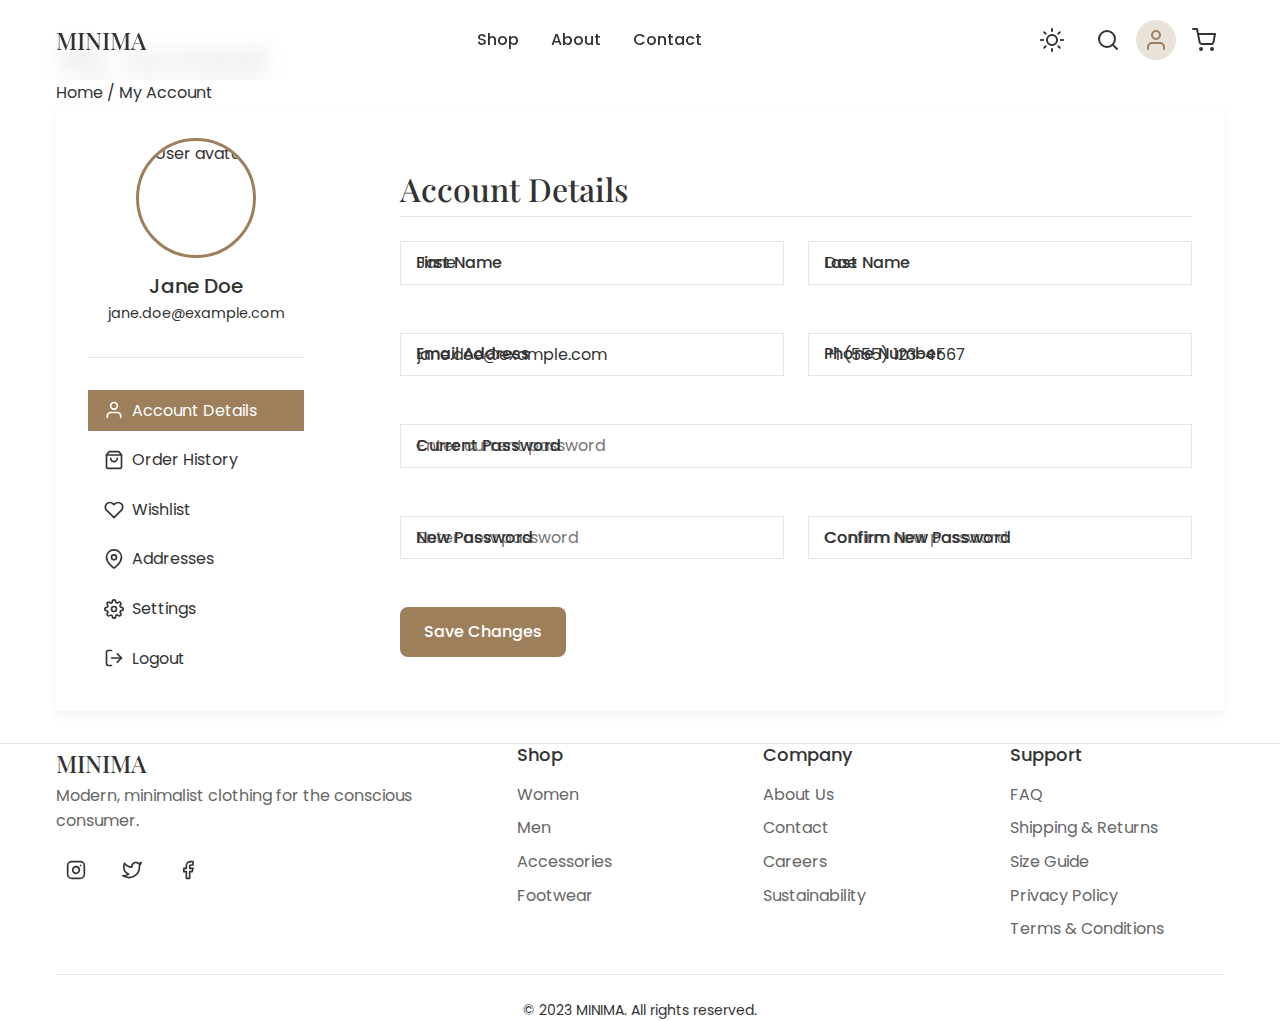
==== pages/profile.html @ ccae2bd5 "first commit" ====
<!DOCTYPE html>
<html lang="en">
  <head>
    <meta charset="UTF-8" />
    <meta name="viewport" content="width=device-width, initial-scale=1.0" />
    <title>My Account | MINIMA</title>
    <link rel="stylesheet" href="../css/style.css" />
    <link rel="preconnect" href="https://fonts.googleapis.com" />
    <link rel="preconnect" href="https://fonts.gstatic.com" crossorigin />
    <link
      href="https://fonts.googleapis.com/css2?family=Poppins:wght@300;400;500;600&family=Playfair+Display:wght@400;500&display=swap"
      rel="stylesheet"
    />
  </head>
  <body>
    <header class="header">
      <div class="container">
        <div class="header__wrapper">
          <div class="logo">
            <a href="../index.html">MINIMA</a>
          </div>
          <nav class="nav">
            <ul class="nav__list">
              <li class="nav__item">
                <a href="catalog.html" class="nav__link">Shop</a>
              </li>
              <li class="nav__item">
                <a href="about.html" class="nav__link">About</a>
              </li>
              <li class="nav__item">
                <a href="contact.html" class="nav__link">Contact</a>
              </li>
            </ul>
          </nav>
          <div class="header__actions">
            <button class="theme-toggle" aria-label="Toggle theme">
              <svg
                class="sun-icon"
                xmlns="http://www.w3.org/2000/svg"
                width="24"
                height="24"
                viewBox="0 0 24 24"
                fill="none"
                stroke="currentColor"
                stroke-width="2"
                stroke-linecap="round"
                stroke-linejoin="round"
              >
                <circle cx="12" cy="12" r="5"></circle>
                <line x1="12" y1="1" x2="12" y2="3"></line>
                <line x1="12" y1="21" x2="12" y2="23"></line>
                <line x1="4.22" y1="4.22" x2="5.64" y2="5.64"></line>
                <line x1="18.36" y1="18.36" x2="19.78" y2="19.78"></line>
                <line x1="1" y1="12" x2="3" y2="12"></line>
                <line x1="21" y1="12" x2="23" y2="12"></line>
                <line x1="4.22" y1="19.78" x2="5.64" y2="18.36"></line>
                <line x1="18.36" y1="5.64" x2="19.78" y2="4.22"></line>
              </svg>
              <svg
                class="moon-icon"
                xmlns="http://www.w3.org/2000/svg"
                width="24"
                height="24"
                viewBox="0 0 24 24"
                fill="none"
                stroke="currentColor"
                stroke-width="2"
                stroke-linecap="round"
                stroke-linejoin="round"
              >
                <path
                  d="M21 12.79A9 9 0 1 1 11.21 3 7 7 0 0 0 21 12.79z"
                ></path>
              </svg>
            </button>
            <button class="icon-btn search-btn" aria-label="Search">
              <svg
                xmlns="http://www.w3.org/2000/svg"
                width="24"
                height="24"
                viewBox="0 0 24 24"
                fill="none"
                stroke="currentColor"
                stroke-width="2"
                stroke-linecap="round"
                stroke-linejoin="round"
              >
                <circle cx="11" cy="11" r="8"></circle>
                <line x1="21" y1="21" x2="16.65" y2="16.65"></line>
              </svg>
            </button>
            <a
              href="profile.html"
              class="icon-btn account-btn active"
              aria-label="Account"
            >
              <svg
                xmlns="http://www.w3.org/2000/svg"
                width="24"
                height="24"
                viewBox="0 0 24 24"
                fill="none"
                stroke="currentColor"
                stroke-width="2"
                stroke-linecap="round"
                stroke-linejoin="round"
              >
                <path d="M20 21v-2a4 4 0 0 0-4-4H8a4 4 0 0 0-4 4v2"></path>
                <circle cx="12" cy="7" r="4"></circle>
              </svg>
            </a>
            <a href="cart.html" class="icon-btn cart-btn" aria-label="Cart">
              <svg
                xmlns="http://www.w3.org/2000/svg"
                width="24"
                height="24"
                viewBox="0 0 24 24"
                fill="none"
                stroke="currentColor"
                stroke-width="2"
                stroke-linecap="round"
                stroke-linejoin="round"
              >
                <circle cx="9" cy="21" r="1"></circle>
                <circle cx="20" cy="21" r="1"></circle>
                <path
                  d="M1 1h4l2.68 13.39a2 2 0 0 0 2 1.61h9.72a2 2 0 0 0 2-1.61L23 6H6"
                ></path>
              </svg>
              <span class="cart-count">0</span>
            </a>
            <button class="menu-toggle" aria-label="Toggle menu">
              <span></span>
              <span></span>
              <span></span>
            </button>
          </div>
        </div>
      </div>
    </header>

    <main class="profile-page">
      <div class="container">
        <div class="page-header">
          <h1>My Account</h1>
          <div class="breadcrumbs">
            <a href="../index.html">Home</a>
            <span>/</span>
            <span>My Account</span>
          </div>
        </div>

        <div class="profile-card">
          <div class="profile-card__sidebar">
            <div class="profile-info">
              <div class="profile-avatar">
                <img
                  src="https://images.unsplash.com/photo-1494790108377-be9c29b29330?ixlib=rb-4.0.3&ixid=M3wxMjA3fDB8MHxwaG90by1wYWdlfHx8fGVufDB8fHx8fA%3D%3D&auto=format&fit=crop&w=1374&q=80"
                  alt="User avatar"
                />
              </div>
              <h3 class="profile-name">Jane Doe</h3>
              <p class="profile-email">jane.doe@example.com</p>
            </div>
            <div class="profile-nav">
              <a
                href="#"
                class="profile-nav-link active"
                data-tab="accountDetailsTab"
              >
                <svg
                  xmlns="http://www.w3.org/2000/svg"
                  width="20"
                  height="20"
                  viewBox="0 0 24 24"
                  fill="none"
                  stroke="currentColor"
                  stroke-width="2"
                  stroke-linecap="round"
                  stroke-linejoin="round"
                >
                  <path d="M20 21v-2a4 4 0 0 0-4-4H8a4 4 0 0 0-4 4v2"></path>
                  <circle cx="12" cy="7" r="4"></circle>
                </svg>
                Account Details
              </a>
              <a href="#" class="profile-nav-link" data-tab="orderHistoryTab">
                <svg
                  xmlns="http://www.w3.org/2000/svg"
                  width="20"
                  height="20"
                  viewBox="0 0 24 24"
                  fill="none"
                  stroke="currentColor"
                  stroke-width="2"
                  stroke-linecap="round"
                  stroke-linejoin="round"
                >
                  <path
                    d="M6 2L3 6v14a2 2 0 0 0 2 2h14a2 2 0 0 0 2-2V6l-3-4z"
                  ></path>
                  <line x1="3" y1="6" x2="21" y2="6"></line>
                  <path d="M16 10a4 4 0 0 1-8 0"></path>
                </svg>
                Order History
              </a>
              <a href="#" class="profile-nav-link" data-tab="wishlistTab">
                <svg
                  xmlns="http://www.w3.org/2000/svg"
                  width="20"
                  height="20"
                  viewBox="0 0 24 24"
                  fill="none"
                  stroke="currentColor"
                  stroke-width="2"
                  stroke-linecap="round"
                  stroke-linejoin="round"
                >
                  <path
                    d="M20.84 4.61a5.5 5.5 0 0 0-7.78 0L12 5.67l-1.06-1.06a5.5 5.5 0 0 0-7.78 7.78l1.06 1.06L12 21.23l7.78-7.78 1.06-1.06a5.5 5.5 0 0 0 0-7.78z"
                  ></path>
                </svg>
                Wishlist
              </a>
              <a href="#" class="profile-nav-link" data-tab="addressesTab">
                <svg
                  xmlns="http://www.w3.org/2000/svg"
                  width="20"
                  height="20"
                  viewBox="0 0 24 24"
                  fill="none"
                  stroke="currentColor"
                  stroke-width="2"
                  stroke-linecap="round"
                  stroke-linejoin="round"
                >
                  <path
                    d="M21 10c0 7-9 13-9 13s-9-6-9-13a9 9 0 0 1 18 0z"
                  ></path>
                  <circle cx="12" cy="10" r="3"></circle>
                </svg>
                Addresses
              </a>
              <a href="#" class="profile-nav-link" data-tab="settingsTab">
                <svg
                  xmlns="http://www.w3.org/2000/svg"
                  width="20"
                  height="20"
                  viewBox="0 0 24 24"
                  fill="none"
                  stroke="currentColor"
                  stroke-width="2"
                  stroke-linecap="round"
                  stroke-linejoin="round"
                >
                  <circle cx="12" cy="12" r="3"></circle>
                  <path
                    d="M19.4 15a1.65 1.65 0 0 0 .33 1.82l.06.06a2 2 0 0 1 0 2.83 2 2 0 0 1-2.83 0l-.06-.06a1.65 1.65 0 0 0-1.82-.33 1.65 1.65 0 0 0-1 1.51V21a2 2 0 0 1-2 2 2 2 0 0 1-2-2v-.09A1.65 1.65 0 0 0 9 19.4a1.65 1.65 0 0 0-1.82.33l-.06.06a2 2 0 0 1-2.83 0 2 2 0 0 1 0-2.83l.06-.06a1.65 1.65 0 0 0 .33-1.82 1.65 1.65 0 0 0-1.51-1H3a2 2 0 0 1-2-2 2 2 0 0 1 2-2h.09A1.65 1.65 0 0 0 4.6 9a1.65 1.65 0 0 0-.33-1.82l-.06-.06a2 2 0 0 1 0-2.83 2 2 0 0 1 2.83 0l.06.06a1.65 1.65 0 0 0 1.82.33H9a1.65 1.65 0 0 0 1-1.51V3a2 2 0 0 1 2-2 2 2 0 0 1 2 2v.09a1.65 1.65 0 0 0 1 1.51 1.65 1.65 0 0 0 1.82-.33l.06-.06a2 2 0 0 1 2.83 0 2 2 0 0 1 0 2.83l-.06.06a1.65 1.65 0 0 0-.33 1.82V9a1.65 1.65 0 0 0 1.51 1H21a2 2 0 0 1 2 2 2 2 0 0 1-2 2h-.09a1.65 1.65 0 0 0-1.51 1z"
                  ></path>
                </svg>
                Settings
              </a>
              <a href="#" class="profile-nav-link" data-tab="logoutTab">
                <svg
                  xmlns="http://www.w3.org/2000/svg"
                  width="20"
                  height="20"
                  viewBox="0 0 24 24"
                  fill="none"
                  stroke="currentColor"
                  stroke-width="2"
                  stroke-linecap="round"
                  stroke-linejoin="round"
                >
                  <path d="M9 21H5a2 2 0 0 1-2-2V5a2 2 0 0 1 2-2h4"></path>
                  <polyline points="16 17 21 12 16 7"></polyline>
                  <line x1="21" y1="12" x2="9" y2="12"></line>
                </svg>
                Logout
              </a>
            </div>
          </div>

          <div class="profile-content">
            <div class="profile-tab" id="accountDetailsTab">
              <h2>Account Details</h2>
              <form class="profile-form">
                <div class="form-row">
                  <div class="form-col">
                    <div class="form-group">
                      <label for="firstName">First Name</label>
                      <input type="text" id="firstName" value="Jane" required />
                    </div>
                  </div>
                  <div class="form-col">
                    <div class="form-group">
                      <label for="lastName">Last Name</label>
                      <input type="text" id="lastName" value="Doe" required />
                    </div>
                  </div>
                </div>
                <div class="form-row">
                  <div class="form-col">
                    <div class="form-group">
                      <label for="email">Email Address</label>
                      <input
                        type="email"
                        id="email"
                        value="jane.doe@example.com"
                        required
                      />
                    </div>
                  </div>
                  <div class="form-col">
                    <div class="form-group">
                      <label for="phone">Phone Number</label>
                      <input type="tel" id="phone" value="+1 (555) 123-4567" />
                    </div>
                  </div>
                </div>
                <div class="form-row">
                  <div class="form-col">
                    <div class="form-group">
                      <label for="currentPassword">Current Password</label>
                      <input
                        type="password"
                        id="currentPassword"
                        placeholder="Enter current password"
                      />
                    </div>
                  </div>
                </div>
                <div class="form-row">
                  <div class="form-col">
                    <div class="form-group">
                      <label for="newPassword">New Password</label>
                      <input
                        type="password"
                        id="newPassword"
                        placeholder="Enter new password"
                      />
                    </div>
                  </div>
                  <div class="form-col">
                    <div class="form-group">
                      <label for="confirmPassword">Confirm New Password</label>
                      <input
                        type="password"
                        id="confirmPassword"
                        placeholder="Confirm new password"
                      />
                    </div>
                  </div>
                </div>
                <div class="form-row">
                  <button type="submit" class="btn btn--primary">
                    Save Changes
                  </button>
                </div>
              </form>
            </div>

            <div class="profile-tab" id="orderHistoryTab" style="display: none">
              <h2>Order History</h2>
              <div class="order-history">
                <div class="order-history-item">
                  <div class="order-header">
                    <div>
                      <strong>Order #12345</strong>
                      <div>June 12, 2023</div>
                    </div>
                    <div class="order-status">Delivered</div>
                  </div>
                  <div class="order-products">
                    <div class="order-product">
                      <div class="order-product-image">
                        <img
                          src="https://images.unsplash.com/photo-1598033129183-c4f50c736f10?ixlib=rb-4.0.3&ixid=M3wxMjA3fDB8MHxwaG90by1wYWdlfHx8fGVufDB8fHx8fA%3D%3D&auto=format&fit=crop&w=1025&q=80"
                          alt="Minimalist Linen Shirt"
                        />
                      </div>
                      <div>
                        <div>Minimalist Linen Shirt</div>
                        <div>$59.00 x 1</div>
                      </div>
                    </div>
                    <div class="order-product">
                      <div class="order-product-image">
                        <img
                          src="https://images.unsplash.com/photo-1624378439575-d8705ad7ae80?ixlib=rb-4.0.3&ixid=M3wxMjA3fDB8MHxwaG90by1wYWdlfHx8fGVufDB8fHx8fA%3D%3D&auto=format&fit=crop&w=988&q=80"
                          alt="Relaxed Fit Trousers"
                        />
                      </div>
                      <div>
                        <div>Relaxed Fit Trousers</div>
                        <div>$75.00 x 1</div>
                      </div>
                    </div>
                  </div>
                  <div class="order-total"><strong>Total:</strong> $134.00</div>
                  <div class="order-actions">
                    <button class="btn btn--outline btn--small">
                      View Details
                    </button>
                    <button class="btn btn--primary btn--small">
                      Track Order
                    </button>
                  </div>
                </div>

                <div class="order-history-item">
                  <div class="order-header">
                    <div>
                      <strong>Order #12344</strong>
                      <div>May 28, 2023</div>
                    </div>
                    <div class="order-status">Delivered</div>
                  </div>
                  <div class="order-products">
                    <div class="order-product">
                      <div class="order-product-image">
                        <img
                          src="https://images.unsplash.com/photo-1581655353564-df123a1eb820?ixlib=rb-4.0.3&ixid=M3wxMjA3fDB8MHxwaG90by1wYWdlfHx8fGVufDB8fHx8fA%3D%3D&auto=format&fit=crop&w=987&q=80"
                          alt="Cotton Blend T-Shirt"
                        />
                      </div>
                      <div>
                        <div>Cotton Blend T-Shirt</div>
                        <div>$35.00 x 2</div>
                      </div>
                    </div>
                  </div>
                  <div class="order-total"><strong>Total:</strong> $70.00</div>
                  <div class="order-actions">
                    <button class="btn btn--outline btn--small">
                      View Details
                    </button>
                    <button class="btn btn--primary btn--small">
                      Buy Again
                    </button>
                  </div>
                </div>
              </div>
            </div>

            <div class="profile-tab" id="wishlistTab" style="display: none">
              <h2>My Wishlist</h2>
              <div class="wishlist-grid">
                <p>You don't have any items in your wishlist yet.</p>
              </div>
            </div>

            <div class="profile-tab" id="addressesTab" style="display: none">
              <h2>My Addresses</h2>
              <p>You haven't added any addresses yet.</p>
              <button class="btn btn--primary">Add New Address</button>
            </div>

            <div class="profile-tab" id="settingsTab" style="display: none">
              <h2>Account Settings</h2>
              <p>Manage your account settings and preferences.</p>
            </div>
          </div>
        </div>
      </div>
    </main>

    <footer class="footer">
      <div class="container">
        <div class="footer__grid">
          <div class="footer__column">
            <div class="logo">MINIMA</div>
            <p>Modern, minimalist clothing for the conscious consumer.</p>
            <div class="social-links">
              <a href="#" aria-label="Instagram">
                <svg
                  xmlns="http://www.w3.org/2000/svg"
                  width="20"
                  height="20"
                  viewBox="0 0 24 24"
                  fill="none"
                  stroke="currentColor"
                  stroke-width="2"
                  stroke-linecap="round"
                  stroke-linejoin="round"
                >
                  <rect x="2" y="2" width="20" height="20" rx="5" ry="5"></rect>
                  <path
                    d="M16 11.37A4 4 0 1 1 12.63 8 4 4 0 0 1 16 11.37z"
                  ></path>
                  <line x1="17.5" y1="6.5" x2="17.51" y2="6.5"></line>
                </svg>
              </a>
              <a href="#" aria-label="Twitter">
                <svg
                  xmlns="http://www.w3.org/2000/svg"
                  width="20"
                  height="20"
                  viewBox="0 0 24 24"
                  fill="none"
                  stroke="currentColor"
                  stroke-width="2"
                  stroke-linecap="round"
                  stroke-linejoin="round"
                >
                  <path
                    d="M23 3a10.9 10.9 0 0 1-3.14 1.53 4.48 4.48 0 0 0-7.86 3v1A10.66 10.66 0 0 1 3 4s-4 9 5 13a11.64 11.64 0 0 1-7 2c9 5 20 0 20-11.5a4.5 4.5 0 0 0-.08-.83A7.72 7.72 0 0 0 23 3z"
                  ></path>
                </svg>
              </a>
              <a href="#" aria-label="Facebook">
                <svg
                  xmlns="http://www.w3.org/2000/svg"
                  width="20"
                  height="20"
                  viewBox="0 0 24 24"
                  fill="none"
                  stroke="currentColor"
                  stroke-width="2"
                  stroke-linecap="round"
                  stroke-linejoin="round"
                >
                  <path
                    d="M18 2h-3a5 5 0 0 0-5 5v3H7v4h3v8h4v-8h3l1-4h-4V7a1 1 0 0 1 1-1h3z"
                  ></path>
                </svg>
              </a>
            </div>
          </div>
          <div class="footer__column">
            <h3>Shop</h3>
            <ul>
              <li><a href="catalog.html?category=womens">Women</a></li>
              <li><a href="catalog.html?category=mens">Men</a></li>
              <li>
                <a href="catalog.html?category=accessories">Accessories</a>
              </li>
              <li><a href="catalog.html?category=footwear">Footwear</a></li>
            </ul>
          </div>
          <div class="footer__column">
            <h3>Company</h3>
            <ul>
              <li><a href="about.html">About Us</a></li>
              <li><a href="contact.html">Contact</a></li>
              <li><a href="#">Careers</a></li>
              <li><a href="#">Sustainability</a></li>
            </ul>
          </div>
          <div class="footer__column">
            <h3>Support</h3>
            <ul>
              <li><a href="#">FAQ</a></li>
              <li><a href="#">Shipping & Returns</a></li>
              <li><a href="#">Size Guide</a></li>
              <li><a href="#">Privacy Policy</a></li>
              <li><a href="#">Terms & Conditions</a></li>
            </ul>
          </div>
        </div>
        <div class="footer__bottom">
          <p>&copy; 2023 MINIMA. All rights reserved.</p>
        </div>
      </div>
    </footer>

    <!-- Shared Components -->
    <div class="search-overlay" id="searchOverlay">
      <div class="search-overlay__content">
        <button class="search-overlay__close" aria-label="Close search">
          <svg
            xmlns="http://www.w3.org/2000/svg"
            width="24"
            height="24"
            viewBox="0 0 24 24"
            fill="none"
            stroke="currentColor"
            stroke-width="2"
            stroke-linecap="round"
            stroke-linejoin="round"
          >
            <line x1="18" y1="6" x2="6" y2="18"></line>
            <line x1="6" y1="6" x2="18" y2="18"></line>
          </svg>
        </button>
        <form class="search-form">
          <input
            type="search"
            placeholder="Search for products..."
            aria-label="Search"
          />
          <button type="submit" aria-label="Submit search">
            <svg
              xmlns="http://www.w3.org/2000/svg"
              width="24"
              height="24"
              viewBox="0 0 24 24"
              fill="none"
              stroke="currentColor"
              stroke-width="2"
              stroke-linecap="round"
              stroke-linejoin="round"
            >
              <circle cx="11" cy="11" r="8"></circle>
              <line x1="21" y1="21" x2="16.65" y2="16.65"></line>
            </svg>
          </button>
        </form>
        <div class="search-results">
          <!-- Search results will appear here -->
        </div>
      </div>
    </div>

    <div class="mobile-nav" id="mobileNav">
      <div class="mobile-nav__header">
        <div class="logo">MINIMA</div>
        <button class="mobile-nav__close" aria-label="Close menu">
          <svg
            xmlns="http://www.w3.org/2000/svg"
            width="24"
            height="24"
            viewBox="0 0 24 24"
            fill="none"
            stroke="currentColor"
            stroke-width="2"
            stroke-linecap="round"
            stroke-linejoin="round"
          >
            <line x1="18" y1="6" x2="6" y2="18"></line>
            <line x1="6" y1="6" x2="18" y2="18"></line>
          </svg>
        </button>
      </div>
      <nav class="mobile-nav__content">
        <ul class="mobile-nav__list">
          <li class="mobile-nav__item">
            <a href="catalog.html" class="mobile-nav__link">Shop</a>
          </li>
          <li class="mobile-nav__item">
            <a href="about.html" class="mobile-nav__link">About</a>
          </li>
          <li class="mobile-nav__item">
            <a href="contact.html" class="mobile-nav__link">Contact</a>
          </li>
          <li class="mobile-nav__item">
            <a href="profile.html" class="mobile-nav__link active"
              >My Account</a
            >
          </li>
          <li class="mobile-nav__item">
            <a href="cart.html" class="mobile-nav__link">Cart</a>
          </li>
        </ul>
      </nav>
      <div class="mobile-nav__footer">
        <div class="social-links">
          <a href="#" aria-label="Instagram">
            <svg
              xmlns="http://www.w3.org/2000/svg"
              width="20"
              height="20"
              viewBox="0 0 24 24"
              fill="none"
              stroke="currentColor"
              stroke-width="2"
              stroke-linecap="round"
              stroke-linejoin="round"
            >
              <rect x="2" y="2" width="20" height="20" rx="5" ry="5"></rect>
              <path d="M16 11.37A4 4 0 1 1 12.63 8 4 4 0 0 1 16 11.37z"></path>
              <line x1="17.5" y1="6.5" x2="17.51" y2="6.5"></line>
            </svg>
          </a>
          <a href="#" aria-label="Twitter">
            <svg
              xmlns="http://www.w3.org/2000/svg"
              width="20"
              height="20"
              viewBox="0 0 24 24"
              fill="none"
              stroke="currentColor"
              stroke-width="2"
              stroke-linecap="round"
              stroke-linejoin="round"
            >
              <path
                d="M23 3a10.9 10.9 0 0 1-3.14 1.53 4.48 4.48 0 0 0-7.86 3v1A10.66 10.66 0 0 1 3 4s-4 9 5 13a11.64 11.64 0 0 1-7 2c9 5 20 0 20-11.5a4.5 4.5 0 0 0-.08-.83A7.72 7.72 0 0 0 23 3z"
              ></path>
            </svg>
          </a>
          <a href="#" aria-label="Facebook">
            <svg
              xmlns="http://www.w3.org/2000/svg"
              width="20"
              height="20"
              viewBox="0 0 24 24"
              fill="none"
              stroke="currentColor"
              stroke-width="2"
              stroke-linecap="round"
              stroke-linejoin="round"
            >
              <path
                d="M18 2h-3a5 5 0 0 0-5 5v3H7v4h3v8h4v-8h3l1-4h-4V7a1 1 0 0 1 1-1h3z"
              ></path>
            </svg>
          </a>
        </div>
      </div>
    </div>

    <script src="../js/main.js"></script>
    <script src="../js/profile.js"></script>
  </body>
</html>
---- css/style.css ----
:root {
  /* Light Theme Colors */
  --color-bg: #ffffff;
  --color-text: #333333;
  --color-text-light: #666666;
  --color-primary: #9d7f5c;
  --color-primary-light: #bca37f;
  --color-primary-dark: #7d6548;
  --color-secondary: #525252;
  --color-accent: #e9e2d8;
  --color-border: #e5e5e5;
  --color-card-bg: rgba(255, 255, 255, 0.8);
  --color-card-shadow: rgba(0, 0, 0, 0.05);
  --color-backdrop: rgba(255, 255, 255, 0.7);
  --color-overlay: rgba(0, 0, 0, 0.5);
  --color-success: #4caf50;
  --color-error: #f44336;
  --color-warning: #ff9800;
  --color-info: #2196f3;

  /* Animation Speed */
  --transition-slow: 0.5s;
  --transition-medium: 0.3s;
  --transition-fast: 0.15s;

  /* Spacing */
  --spacing-xs: 0.25rem;
  --spacing-sm: 0.5rem;
  --spacing-md: 1rem;
  --spacing-lg: 1.5rem;
  --spacing-xl: 2rem;
  --spacing-xxl: 3rem;

  /* Border Radius */
  --radius-sm: 0.25rem;
  --radius-md: 0.5rem;
  --radius-lg: 1rem;
  --radius-full: 9999px;

  /* Fonts */
  --font-primary: "Poppins", sans-serif;
  --font-secondary: "Playfair Display", serif;
  --font-weight-light: 300;
  --font-weight-regular: 400;
  --font-weight-medium: 500;
  --font-weight-semibold: 600;

  /* Container widths */
  --container-max-width: 1200px;
  --container-padding: var(--spacing-md);
}

/* Dark Theme Colors */
.dark-theme {
  --color-bg: #1e2030;
  --color-text: #f0f2fa;
  --color-text-light: #c0c6e0;
  --color-primary: #bb9af7;
  --color-primary-light: #c9b3f2;
  --color-primary-dark: #9d7eed;
  --color-secondary: #b4b8d0;
  --color-accent: #2b3046;
  --color-border: #565f89;
  --color-card-bg: rgba(36, 40, 59, 0.8);
  --color-card-shadow: rgba(0, 0, 0, 0.15);
  --color-backdrop: rgba(36, 40, 59, 0.7);
  --color-overlay: rgba(24, 25, 38, 0.7);
}

/* Theme Toggle Button */
.theme-toggle {
  background: none;
  border: none;
  cursor: pointer;
  color: var(--color-text);
  display: flex;
  align-items: center;
  justify-content: center;
  padding: 0.5rem;
  border-radius: var(--radius-full);
  transition: background-color var(--transition-fast);
  margin-right: 0.5rem;
}

.theme-toggle:hover {
  background-color: var(--color-accent);
}

.theme-toggle .sun-icon,
.theme-toggle .moon-icon {
  display: block;
  transition: transform var(--transition-medium);
}

.theme-toggle .moon-icon {
  display: none;
}

.dark-theme .theme-toggle .sun-icon {
  display: none;
}

.dark-theme .theme-toggle .moon-icon {
  display: block;
}

.theme-transition {
  transition: background-color var(--transition-medium),
    color var(--transition-medium), border-color var(--transition-medium),
    box-shadow var(--transition-medium);
}

/* Base Styles */
*,
*::before,
*::after {
  box-sizing: border-box;
  margin: 0;
  padding: 0;
}

html {
  font-size: 16px;
  scroll-behavior: smooth;
  height: 100%;
}

body {
  font-family: var(--font-primary);
  font-weight: var(--font-weight-regular);
  line-height: 1.6;
  color: var(--color-text);
  background-color: var(--color-bg);
  min-height: 100%;
  overflow-x: hidden;
  transition: background-color var(--transition-medium),
    color var(--transition-medium);
}

img {
  max-width: 100%;
  height: auto;
  display: block;
}

a {
  color: inherit;
  text-decoration: none;
  transition: color var(--transition-fast);
}

button {
  cursor: pointer;
  font-family: inherit;
  background: none;
  border: none;
  outline: none;
}

input,
button,
textarea,
select {
  font: inherit;
}

h1,
h2,
h3,
h4,
h5 {
  font-weight: 500;
  line-height: 1.2;
}

h1 {
  font-family: var(--font-secondary);
  font-size: 2.5rem;
}

h2 {
  font-family: var(--font-secondary);
  font-size: 2rem;
  margin-bottom: var(--spacing-lg);
}

h3 {
  font-size: 1.5rem;
  margin-bottom: var(--spacing-md);
}

ul {
  list-style: none;
}

.container {
  width: 100%;
  max-width: var(--container-max-width);
  margin: 0 auto;
  padding: 0 var(--container-padding);
}

.section-title {
  text-align: center;
  margin-bottom: var(--spacing-xl);
}

/* Buttons */
.btn {
  display: inline-flex;
  align-items: center;
  justify-content: center;
  padding: 0.75rem 1.5rem;
  border-radius: var(--radius-md);
  font-weight: 500;
  transition: all var(--transition-fast);
}

.btn--primary {
  background-color: var(--color-primary);
  color: white;
}

.btn--primary:hover {
  background-color: var(--color-primary-dark);
}

.btn--secondary {
  background-color: var(--color-secondary);
  color: white;
}

.btn--outline {
  border: 1px solid var(--color-border);
  background-color: transparent;
}

.btn--outline:hover {
  background-color: var(--color-background-dark);
}

.btn--small {
  padding: 0.5rem 1rem;
  font-size: 0.875rem;
}

.icon-btn {
  display: flex;
  align-items: center;
  justify-content: center;
  width: 40px;
  height: 40px;
  border-radius: var(--radius-full);
  color: var(--color-text);
  background: none;
  border: none;
  cursor: pointer;
  transition: background-color var(--transition-fast);
  position: relative;
  text-decoration: none;
}

.icon-btn:hover {
  background-color: var(--color-accent);
}

.icon-btn.active {
  color: var(--color-primary);
  background-color: var(--color-accent);
}

/* Header */
.header {
  position: fixed;
  top: 0;
  left: 0;
  width: 100%;
  z-index: 100;
  background-color: rgba(255, 255, 255, 0.8);
  backdrop-filter: blur(10px);
  border-bottom: 1px solid var(--color-border-light);
}

.header__wrapper {
  display: flex;
  align-items: center;
  justify-content: space-between;
  height: 80px;
}

.logo {
  font-family: var(--font-secondary);
  font-size: 1.5rem;
  font-weight: 500;
}

.logo a {
  color: var(--color-text);
}

.nav__list {
  display: flex;
  gap: var(--spacing-xl);
}

.nav__link {
  position: relative;
  font-weight: 500;
}

.nav__link::after {
  content: "";
  position: absolute;
  bottom: -4px;
  left: 0;
  width: 0;
  height: 2px;
  background-color: var(--color-primary);
  transition: width var(--transition-normal);
}

.nav__link:hover::after {
  width: 100%;
}

.header__actions {
  display: flex;
  align-items: center;
  gap: var(--spacing-sm);
}

.header__actions .icon-btn.active {
  background-color: var(--color-accent);
  color: var(--color-primary);
}

.cart-btn {
  position: relative;
}

.cart-count {
  position: absolute;
  top: 0;
  right: 0;
  width: 16px;
  height: 16px;
  background-color: var(--color-primary);
  color: white;
  font-size: 0.75rem;
  border-radius: 50%;
  display: flex;
  align-items: center;
  justify-content: center;
}

.menu-toggle {
  display: none;
  flex-direction: column;
  gap: 5px;
  width: 30px;
}

.menu-toggle span {
  display: block;
  width: 100%;
  height: 2px;
  background-color: var(--color-text);
  transition: all var(--transition-fast);
}

/* Hero Section */
.hero {
  height: 100vh;
  background-image: url("../images/hero-bg.jpg");
  background-size: cover;
  background-position: center;
  display: flex;
  align-items: center;
  text-align: center;
  margin-bottom: var(--spacing-3xl);
}

.hero__content {
  max-width: 600px;
  margin: 0 auto;
  padding: var(--spacing-xl);
  background-color: rgba(255, 255, 255, 0.7);
  backdrop-filter: blur(10px);
  border-radius: var(--radius-lg);
  box-shadow: var(--shadow-md);
}

.hero__title {
  font-size: clamp(2.5rem, 5vw, 3.5rem);
  margin-bottom: var(--spacing-md);
}

.hero__subtitle {
  font-size: 1.25rem;
  color: var(--color-text-light);
  margin-bottom: var(--spacing-xl);
}

/* Bento Grid */
.categories {
  margin-bottom: var(--spacing-3xl);
}

.bento-grid {
  display: grid;
  grid-template-columns: repeat(3, 1fr);
  grid-auto-rows: 300px;
  gap: var(--spacing-md);
}

.bento-card {
  position: relative;
  overflow: hidden;
  border-radius: var(--radius-lg);
  transition: transform var(--transition-normal);
}

.bento-card:hover {
  transform: translateY(-5px);
}

.bento-card--large {
  grid-column: span 2;
  grid-row: span 1;
}

.bento-card--tall {
  grid-row: span 2;
}

.bento-card__image {
  height: 300px;
  overflow: hidden;
  border-radius: var(--radius-md) var(--radius-md) 0 0;
  position: relative;
}

.bento-card__image img {
  width: 100%;
  height: 100%;
  object-fit: cover;
  transition: transform var(--transition-medium);
}

.bento-card:hover .bento-card__image img {
  transform: scale(1.05);
}

.bento-card__content {
  position: absolute;
  bottom: 0;
  left: 0;
  width: 100%;
  padding: var(--spacing-md);
  background-color: rgba(255, 255, 255, 0.7);
  backdrop-filter: blur(10px);
  border-top: 1px solid var(--color-border-light);
}

.bento-card__content h3 {
  margin-bottom: var(--spacing-xs);
}

.bento-card__content p {
  color: var(--color-text-light);
  font-size: 0.875rem;
}

/* New Arrivals */
.new-arrivals {
  margin-bottom: var(--spacing-3xl);
  position: relative;
}

.scroll-container {
  overflow-x: hidden;
  padding: var(--spacing-sm) 0;
}

.products-row {
  display: flex;
  gap: var(--spacing-md);
  transition: transform var(--transition-normal);
}

.product-grid {
  display: grid;
  grid-template-columns: repeat(auto-fill, minmax(280px, 1fr));
  gap: var(--spacing-lg);
  margin-bottom: var(--spacing-xl);
}

.product-card {
  background-color: var(--color-bg);
  border-radius: var(--border-radius-md);
  overflow: hidden;
  transition: transform 0.3s ease, box-shadow 0.3s ease;
  box-shadow: 0 2px 10px rgba(0, 0, 0, 0.05);
  position: relative;
}

.product-card:hover {
  transform: translateY(-5px);
  box-shadow: 0 10px 20px rgba(0, 0, 0, 0.1);
}

.product-card__image {
  position: relative;
  width: 100%;
  height: 0;
  padding-bottom: 125%; /* Fixed aspect ratio */
  overflow: hidden;
}

.product-card__image img {
  position: absolute;
  top: 0;
  left: 0;
  width: 100%;
  height: 100%;
  object-fit: cover;
  transition: transform 0.5s ease;
}

.product-card:hover .product-card__image img {
  transform: scale(1.05);
}

.product-actions {
  position: absolute;
  bottom: 0;
  left: 0;
  right: 0;
  padding: var(--spacing-md);
  background: linear-gradient(to top, rgba(0, 0, 0, 0.7), transparent);
  display: flex;
  justify-content: center;
  gap: var(--spacing-sm);
  opacity: 0;
  transform: translateY(20px);
  transition: opacity 0.3s ease, transform 0.3s ease;
}

.product-card:hover .product-actions {
  opacity: 1;
  transform: translateY(0);
}

.btn-wishlist,
.btn-quick-view {
  background: var(--color-bg);
  color: var(--color-text-primary);
  border: none;
  width: 40px;
  height: 40px;
  border-radius: 50%;
  display: flex;
  align-items: center;
  justify-content: center;
  cursor: pointer;
  transition: background 0.2s, color 0.2s;
}

.btn-wishlist:hover,
.btn-quick-view:hover {
  background: var(--color-primary);
  color: var(--color-bg);
}

.btn-wishlist svg,
.btn-quick-view svg {
  width: 20px;
  height: 20px;
}

.btn-add-to-cart {
  flex-grow: 1;
  background: var(--color-primary);
  color: var(--color-bg);
  border: none;
  padding: var(--spacing-sm) var(--spacing-md);
  border-radius: var(--border-radius-md);
  font-weight: var(--font-weight-medium);
  cursor: pointer;
  transition: background 0.2s;
}

.btn-add-to-cart:hover {
  background: var(--color-primary-dark);
}

.product-card__info {
  padding: var(--spacing-md);
  display: flex;
  flex-direction: column;
  gap: var(--spacing-xs);
}

.product-title {
  font-size: 1rem;
  font-weight: var(--font-weight-medium);
  margin: 0;
  color: var(--color-text-primary);
}

.product-price {
  font-size: 1rem;
  color: var(--color-primary);
  font-weight: var(--font-weight-medium);
  margin: 0;
}

.price-old {
  text-decoration: line-through;
  color: var(--color-text-secondary);
  margin-right: var(--spacing-xs);
  font-weight: var(--font-weight-regular);
}

.product-rating {
  display: flex;
  align-items: center;
  gap: var(--spacing-xs);
}

.stars {
  display: flex;
  color: var(--color-warning);
}

.product-rating span {
  color: var(--color-text-secondary);
  font-size: 0.875rem;
}

.badge {
  position: absolute;
  top: var(--spacing-md);
  right: var(--spacing-md);
  padding: var(--spacing-xs) var(--spacing-sm);
  border-radius: var(--border-radius-sm);
  font-size: 0.75rem;
  font-weight: var(--font-weight-medium);
  z-index: 2;
}

.badge--sale {
  background-color: var(--color-error);
  color: var(--color-bg);
}

.badge--new {
  background-color: var(--color-success);
  color: var(--color-bg);
}

.view-all {
  text-align: center;
  margin-top: var(--spacing-lg);
}

/* Newsletter */
.newsletter {
  margin-bottom: var(--spacing-3xl);
}

.newsletter__card {
  padding: var(--spacing-xl);
  background-color: rgba(255, 255, 255, 0.7);
  backdrop-filter: blur(10px);
  border-radius: var(--radius-lg);
  border: 1px solid var(--color-border-light);
  box-shadow: var(--shadow-md);
}

.newsletter__content {
  max-width: 500px;
  margin: 0 auto;
  text-align: center;
}

.newsletter__content h2 {
  margin-bottom: var(--spacing-md);
}

.newsletter__content p {
  margin-bottom: var(--spacing-lg);
  color: var(--color-text-light);
}

.newsletter__form {
  display: flex;
  flex-direction: column;
  gap: var(--spacing-md);
}

.form-group {
  position: relative;
}

.form-group input {
  width: 100%;
  padding: var(--spacing-md);
  border: 1px solid var(--color-border);
  border-radius: var(--radius-md);
  background-color: rgba(255, 255, 255, 0.5);
  transition: border-color var(--transition-fast);
}

.form-group input:focus {
  outline: none;
  border-color: var(--color-primary);
}

.form-group label {
  position: absolute;
  top: 50%;
  left: var(--spacing-md);
  transform: translateY(-50%);
  pointer-events: none;
  transition: all var(--transition-fast);
  color: var(--color-text-light);
}

.form-group input:focus + label,
.form-group input:not(:placeholder-shown) + label {
  top: 0;
  font-size: 0.75rem;
  background-color: var(--color-background);
  padding: 0 var(--spacing-xs);
}

/* Footer */
.footer {
  background-color: var(--color-background-alt);
  border-top: 1px solid var(--color-border);
  padding: var(--spacing-2xl) 0;
}

.footer__grid {
  display: grid;
  grid-template-columns: 2fr 1fr 1fr 1fr;
  gap: var(--spacing-xl);
  margin-bottom: var(--spacing-xl);
}

.footer__column p {
  margin-bottom: var(--spacing-md);
  color: var(--color-text-light);
}

.social-links {
  display: flex;
  gap: var(--spacing-md);
}

.social-links a {
  display: flex;
  align-items: center;
  justify-content: center;
  width: 40px;
  height: 40px;
  border-radius: 50%;
  background-color: var(--color-background);
  transition: all var(--transition-fast);
}

.social-links a:hover {
  background-color: var(--color-primary);
  color: white;
}

.footer__column h3 {
  margin-bottom: var(--spacing-md);
  font-size: 1.125rem;
}

.footer__column ul {
  display: flex;
  flex-direction: column;
  gap: var(--spacing-sm);
}

.footer__column ul a {
  color: var(--color-text-light);
}

.footer__column ul a:hover {
  color: var(--color-primary);
}

.footer__bottom {
  text-align: center;
  padding-top: var(--spacing-lg);
  border-top: 1px solid var(--color-border);
  color: var(--color-text-lighter);
  font-size: 0.875rem;
}

/* Search Overlay */
.search-overlay {
  position: fixed;
  top: 0;
  left: 0;
  width: 100%;
  height: 100vh;
  background-color: rgba(255, 255, 255, 0.9);
  backdrop-filter: blur(10px);
  z-index: 200;
  display: flex;
  align-items: center;
  justify-content: center;
  opacity: 0;
  visibility: hidden;
  transition: opacity var(--transition-normal),
    visibility var(--transition-normal);
}

.search-overlay.active {
  opacity: 1;
  visibility: visible;
}

.search-overlay__content {
  width: 100%;
  max-width: 600px;
  padding: var(--spacing-xl);
}

.search-overlay__close {
  position: absolute;
  top: var(--spacing-xl);
  right: var(--spacing-xl);
}

.search-form {
  display: flex;
  margin-bottom: var(--spacing-xl);
}

.search-form input {
  flex: 1;
  padding: var(--spacing-md);
  border: none;
  border-bottom: 2px solid var(--color-text);
  background-color: transparent;
  font-size: 1.5rem;
}

.search-form input:focus {
  outline: none;
  border-color: var(--color-primary);
}

.search-results {
  max-height: 60vh;
  overflow-y: auto;
}

/* Cookie Banner */
.cookie-banner {
  position: fixed;
  bottom: var(--spacing-md);
  left: 50%;
  transform: translateX(-50%);
  width: 90%;
  max-width: 400px;
  background-color: rgba(255, 255, 255, 0.8);
  backdrop-filter: blur(10px);
  border-radius: var(--radius-lg);
  border: 1px solid var(--color-border-light);
  box-shadow: var(--shadow-lg);
  z-index: 100;
  padding: var(--spacing-lg);
  opacity: 0;
  visibility: hidden;
  transition: opacity var(--transition-normal),
    visibility var(--transition-normal);
}

.cookie-banner.active {
  opacity: 1;
  visibility: visible;
}

.cookie-banner__content p {
  margin-bottom: var(--spacing-md);
  font-size: 0.875rem;
}

.cookie-banner__buttons {
  display: flex;
  gap: var(--spacing-md);
}

/* Mobile Navigation */
.mobile-nav {
  position: fixed;
  top: 0;
  right: 0;
  width: 80%;
  max-width: 300px;
  height: 100vh;
  background-color: var(--color-background);
  z-index: 150;
  display: flex;
  flex-direction: column;
  transform: translateX(100%);
  transition: transform var(--transition-normal);
  box-shadow: var(--shadow-lg);
}

.mobile-nav.active {
  transform: translateX(0);
}

.mobile-nav__header {
  display: flex;
  align-items: center;
  justify-content: space-between;
  padding: var(--spacing-lg);
  border-bottom: 1px solid var(--color-border);
}

.mobile-nav__content {
  flex: 1;
  padding: var(--spacing-lg);
  overflow-y: auto;
}

.mobile-nav__list {
  display: flex;
  flex-direction: column;
  gap: var(--spacing-lg);
}

.mobile-nav__link {
  display: block;
  padding: var(--spacing-md) 0;
  font-size: 1.2rem;
}

.mobile-nav__link.active {
  color: var(--color-primary);
  font-weight: var(--font-weight-medium);
}

.mobile-nav__footer {
  padding: var(--spacing-xl);
  margin-top: auto;
  border-top: 1px solid var(--color-border);
  display: flex;
  justify-content: center;
}

/* Media Queries */
@media (max-width: 1024px) {
  .bento-grid {
    grid-template-columns: 1fr 1fr;
  }

  .footer__grid {
    grid-template-columns: 1fr 1fr;
    gap: var(--spacing-xl) var(--spacing-2xl);
  }
}

@media (max-width: 768px) {
  .nav {
    display: none;
  }

  .menu-toggle {
    display: flex;
  }

  .hero__content {
    max-width: 100%;
  }

  .bento-card--large {
    grid-column: span 2;
  }

  .newsletter__form {
    flex-direction: column;
  }

  .footer__grid {
    grid-template-columns: 1fr;
    gap: var(--spacing-xl);
  }
}

@media (max-width: 576px) {
  .bento-grid {
    grid-template-columns: 1fr;
  }

  .bento-card--large {
    grid-column: span 1;
  }

  .header__actions .icon-btn:not(.cart-btn):not(.menu-toggle) {
    display: none;
  }
}

/* Dark theme specific styles */
.dark-theme .header {
  background-color: var(--color-bg);
  border-bottom-color: var(--color-border);
}

.dark-theme .bento-card,
.dark-theme .product-card,
.dark-theme .newsletter__card,
.dark-theme .search-overlay__content,
.dark-theme .cart-card,
.dark-theme .contact-card,
.dark-theme .profile-card,
.dark-theme .modal-content {
  background-color: var(--color-card-bg);
  backdrop-filter: blur(10px);
  box-shadow: 0 5px 15px var(--color-card-shadow);
}

.dark-theme .footer {
  background-color: var(--color-accent);
  border-top-color: var(--color-border);
}

.dark-theme .search-overlay {
  background-color: var(--color-overlay);
}

.dark-theme .mobile-nav {
  background-color: var(--color-bg);
}

.dark-theme .icon-btn {
  color: var(--color-text);
}

.dark-theme .icon-btn:hover {
  background-color: var(--color-accent);
}

.dark-theme .logo a {
  color: var(--color-text);
}

.dark-theme .btn--outline {
  border-color: var(--color-border);
  color: var(--color-text);
}

.dark-theme .btn--outline:hover {
  background-color: var(--color-accent);
}

.dark-theme input,
.dark-theme select,
.dark-theme textarea {
  background-color: rgba(255, 255, 255, 0.05);
  border-color: var(--color-border);
  color: var(--color-text);
}

.dark-theme input:focus,
.dark-theme select:focus,
.dark-theme textarea:focus {
  border-color: var(--color-primary);
}

.dark-theme .form-group label {
  color: var(--color-text-light);
}

.dark-theme .cookie-banner {
  background-color: var(--color-card-bg);
}

/* Media Queries */
@media (max-width: 1024px) {
  .bento-grid {
    grid-template-columns: 1fr 1fr;
  }

  .footer__grid {
    grid-template-columns: 1fr 1fr;
    gap: var(--spacing-xl) var(--spacing-2xl);
  }
}

@media (max-width: 768px) {
  .nav {
    display: none;
  }

  .menu-toggle {
    display: flex;
  }

  .hero__content {
    max-width: 100%;
  }

  .bento-card--large {
    grid-column: span 2;
  }

  .newsletter__form {
    flex-direction: column;
  }

  .footer__grid {
    grid-template-columns: 1fr;
    gap: var(--spacing-xl);
  }
}

@media (max-width: 576px) {
  .bento-grid {
    grid-template-columns: 1fr;
  }

  .bento-card--large {
    grid-column: span 1;
  }

  .header__actions .icon-btn:not(.cart-btn):not(.menu-toggle) {
    display: none;
  }
}

/* Additional dark theme styles for specific pages */
.dark-theme .about-image img,
.dark-theme .member-image img,
.dark-theme .profile-avatar img {
  filter: brightness(0.9);
}

.dark-theme .value-card,
.dark-theme .team-member,
.dark-theme .profile-card__sidebar,
.dark-theme .profile-tab-content,
.dark-theme .contact-info,
.dark-theme .contact-form,
.dark-theme .cart-item {
  background-color: var(--color-card-bg);
  border-color: var(--color-border);
}

.dark-theme .cart-item,
.dark-theme .order-history-item {
  border-color: var(--color-border);
}

.dark-theme .value-icon,
.dark-theme .contact-icon {
  background-color: var(--color-accent);
  color: var(--color-primary);
}

.dark-theme .gallery-thumbnail,
.dark-theme .size-option span,
.dark-theme .color-swatch {
  border-color: var(--color-border);
}

.dark-theme .gallery-thumbnail.active,
.dark-theme .size-option input:checked + span {
  border-color: var(--color-primary);
}

.dark-theme .about-content h2,
.dark-theme .profile-card h2,
.dark-theme .contact-info h2 {
  color: var(--color-text);
}

/* Cart Sidebar */
.cart-sidebar {
  position: fixed;
  top: 0;
  right: -400px; /* Hide off-screen by default */
  width: 400px;
  max-width: 90vw;
  height: 100vh;
  background-color: var(--color-bg);
  box-shadow: -2px 0 10px rgba(0, 0, 0, 0.1);
  z-index: 1001;
  display: flex;
  flex-direction: column;
  transition: right var(--transition-medium);
  overflow: hidden;
}

.cart-sidebar.active {
  right: 0;
}

.cart-overlay {
  position: fixed;
  top: 0;
  left: 0;
  width: 100%;
  height: 100%;
  background-color: rgba(0, 0, 0, 0.5);
  z-index: 1000;
  opacity: 0;
  visibility: hidden;
  transition: opacity var(--transition-medium),
    visibility var(--transition-medium);
}

.cart-open .cart-overlay {
  opacity: 1;
  visibility: visible;
}

.cart-sidebar__header {
  padding: var(--spacing-lg);
  display: flex;
  justify-content: space-between;
  align-items: center;
  border-bottom: 1px solid var(--color-border);
}

.cart-sidebar__header h2 {
  margin: 0;
  font-size: 1.5rem;
}

.cart-sidebar__close {
  background: none;
  border: none;
  cursor: pointer;
  color: var(--color-text);
}

.cart-sidebar__items {
  flex: 1;
  overflow-y: auto;
  padding: var(--spacing-md);
}

.empty-cart {
  display: flex;
  justify-content: center;
  align-items: center;
  height: 100%;
  color: var(--color-text-light);
  font-size: 1.1rem;
}

.cart-item {
  display: flex;
  padding: var(--spacing-md);
  border-bottom: 1px solid var(--color-border);
  position: relative;
}

.cart-item__image {
  width: 80px;
  height: 80px;
  overflow: hidden;
  border-radius: var(--radius-md);
  margin-right: var(--spacing-md);
}

.cart-item__image img {
  width: 100%;
  height: 100%;
  object-fit: cover;
}

.cart-item__content {
  flex: 1;
}

.cart-item__title {
  font-size: 1rem;
  margin: 0 0 var(--spacing-xs);
}

.cart-item__price {
  font-weight: var(--font-weight-medium);
  margin-bottom: var(--spacing-xs);
}

.cart-item__quantity {
  display: flex;
  align-items: center;
  gap: var(--spacing-sm);
}

.quantity-btn {
  width: 24px;
  height: 24px;
  border: 1px solid var(--color-border);
  border-radius: var(--radius-sm);
  background: none;
  font-size: 1rem;
  display: flex;
  align-items: center;
  justify-content: center;
  cursor: pointer;
}

.cart-item__remove {
  position: absolute;
  top: var(--spacing-md);
  right: var(--spacing-md);
  background: none;
  border: none;
  cursor: pointer;
  color: var(--color-text-light);
  padding: var(--spacing-xs);
}

.cart-item__remove:hover {
  color: var(--color-error);
}

.cart-sidebar__footer {
  padding: var(--spacing-lg);
  border-top: 1px solid var(--color-border);
}

.cart-summary {
  margin-bottom: var(--spacing-lg);
}

.cart-summary__row {
  display: flex;
  justify-content: space-between;
  margin-bottom: var(--spacing-sm);
}

.cart-summary__total {
  font-weight: var(--font-weight-medium);
  font-size: 1.1rem;
  margin-top: var(--spacing-md);
  border-top: 1px solid var(--color-border);
  padding-top: var(--spacing-md);
}

.cart-checkout-btn {
  width: 100%;
  margin-bottom: var(--spacing-md);
}

.cart-continue-shopping {
  display: block;
  text-align: center;
  color: var(--color-text);
  text-decoration: underline;
}

/* Dark theme styles for cart */
.dark-theme .cart-sidebar {
  background-color: var(--color-bg);
  box-shadow: -2px 0 10px rgba(0, 0, 0, 0.3);
}

.dark-theme .cart-item {
  border-color: var(--color-border);
}

.dark-theme .quantity-btn {
  border-color: var(--color-border);
  color: var(--color-text);
}

.dark-theme .cart-summary__total {
  border-color: var(--color-border);
}

/* Fix for image displays in homepage */
.bento-card__image {
  height: 300px;
  overflow: hidden;
  border-radius: var(--radius-md) var(--radius-md) 0 0;
  position: relative;
}

.bento-card__image img {
  width: 100%;
  height: 100%;
  object-fit: cover;
  transition: transform var(--transition-medium);
}

/* Profile Page Styles */
.profile-page {
  padding: var(--spacing-xl) 0;
}

.profile-card {
  display: flex;
  gap: var(--spacing-xl);
  background-color: var(--color-bg-secondary);
  border-radius: var(--border-radius-lg);
  overflow: hidden;
  box-shadow: 0 4px 10px rgba(0, 0, 0, 0.05);
}

.profile-card__sidebar {
  width: 280px;
  background-color: var(--color-bg-accent);
  padding: var(--spacing-xl);
  border-radius: var(--border-radius-md);
}

.profile-info {
  display: flex;
  flex-direction: column;
  align-items: center;
  padding-bottom: var(--spacing-xl);
  margin-bottom: var(--spacing-xl);
  border-bottom: 1px solid var(--color-border);
}

.profile-avatar {
  width: 120px;
  height: 120px;
  border-radius: 50%;
  overflow: hidden;
  margin-bottom: var(--spacing-md);
  border: 3px solid var(--color-primary);
}

.profile-avatar img {
  width: 100%;
  height: 100%;
  object-fit: cover;
}

.profile-name {
  font-size: 1.25rem;
  margin-bottom: var(--spacing-xs);
  color: var(--color-text-primary);
}

.profile-email {
  font-size: 0.9rem;
  color: var(--color-text-secondary);
}

.profile-nav {
  display: flex;
  flex-direction: column;
  gap: var(--spacing-sm);
}

.profile-nav-link {
  display: flex;
  align-items: center;
  gap: var(--spacing-sm);
  padding: var(--spacing-sm) var(--spacing-md);
  border-radius: var(--border-radius-md);
  color: var(--color-text-primary);
  text-decoration: none;
  transition: all 0.2s ease-in-out;
}

.profile-nav-link:hover {
  background-color: var(--color-bg-hover);
}

.profile-nav-link.active {
  background-color: var(--color-primary);
  color: var(--color-bg);
}

.profile-nav-link svg {
  width: 20px;
  height: 20px;
}

.profile-content {
  flex: 1;
  padding: var(--spacing-xl);
}

.profile-content h2 {
  margin-bottom: var(--spacing-lg);
  padding-bottom: var(--spacing-sm);
  border-bottom: 1px solid var(--color-border);
  color: var(--color-text-primary);
}

.profile-form {
  display: flex;
  flex-direction: column;
  gap: var(--spacing-lg);
}

.form-row {
  display: flex;
  gap: var(--spacing-lg);
}

.form-col {
  flex: 1;
}

.form-group {
  margin-bottom: var(--spacing-lg);
}

.form-group label {
  display: block;
  margin-bottom: var(--spacing-xs);
  font-weight: var(--font-weight-medium);
  color: var(--color-text-primary);
}

.form-group input {
  width: 100%;
  padding: var(--spacing-sm) var(--spacing-md);
  border: 1px solid var(--color-border);
  border-radius: var(--border-radius-md);
  background-color: var(--color-bg);
  color: var(--color-text-primary);
  font-size: 1rem;
  transition: border-color 0.2s;
}

.form-group input:focus {
  outline: none;
  border-color: var(--color-primary);
}

.profile-tab {
  margin-top: var(--spacing-xl);
}

/* Order History Styles */
.order-history {
  display: flex;
  flex-direction: column;
  gap: var(--spacing-lg);
}

.order-history-item {
  background-color: var(--color-bg);
  border-radius: var(--border-radius-md);
  border: 1px solid var(--color-border);
  overflow: hidden;
}

.order-header {
  display: flex;
  justify-content: space-between;
  align-items: center;
  padding: var(--spacing-md);
  background-color: var(--color-bg-accent);
  border-bottom: 1px solid var(--color-border);
}

.order-status {
  padding: var(--spacing-xs) var(--spacing-sm);
  background-color: var(--color-success-bg);
  color: var(--color-success);
  border-radius: var(--border-radius-sm);
  font-size: 0.875rem;
}

.order-products {
  padding: var(--spacing-md);
  display: flex;
  flex-direction: column;
  gap: var(--spacing-md);
}

.order-product {
  display: flex;
  gap: var(--spacing-md);
  padding-bottom: var(--spacing-md);
  border-bottom: 1px solid var(--color-border-light);
}

.order-product:last-child {
  border-bottom: none;
  padding-bottom: 0;
}

.order-product-image {
  width: 70px;
  height: 70px;
  border-radius: var(--border-radius-sm);
  overflow: hidden;
}

.order-product-image img {
  width: 100%;
  height: 100%;
  object-fit: cover;
}

.order-total {
  padding: var(--spacing-md);
  border-top: 1px solid var(--color-border);
  text-align: right;
  font-size: 1.1rem;
}

.order-actions {
  display: flex;
  justify-content: flex-end;
  gap: var(--spacing-md);
  padding: 0 var(--spacing-md) var(--spacing-md);
}

/* Dark theme adjustments */
.dark-theme .profile-card {
  background-color: var(--color-bg-secondary);
}

.dark-theme .profile-card__sidebar {
  background-color: var(--color-bg-accent);
}

.dark-theme .profile-nav-link:hover {
  background-color: rgba(255, 255, 255, 0.05);
}

.dark-theme .order-header {
  background-color: var(--color-bg-accent);
}

/* Responsive Styles */
@media (max-width: 992px) {
  .profile-card {
    flex-direction: column;
  }

  .profile-card__sidebar {
    width: 100%;
    border-radius: 0;
  }

  .profile-info {
    flex-direction: row;
    gap: var(--spacing-md);
    align-items: center;
    justify-content: flex-start;
    padding-bottom: var(--spacing-md);
  }

  .profile-avatar {
    width: 80px;
    height: 80px;
    margin-bottom: 0;
  }

  .profile-nav {
    flex-direction: row;
    flex-wrap: wrap;
  }

  .profile-nav-link {
    flex: 1;
    min-width: 120px;
  }

  .form-row {
    flex-direction: column;
    gap: 0;
  }
}

@media (max-width: 576px) {
  .profile-info {
    flex-direction: column;
  }

  .profile-nav {
    flex-direction: column;
  }

  .profile-nav-link {
    width: 100%;
  }

  .order-header {
    flex-direction: column;
    align-items: flex-start;
    gap: var(--spacing-sm);
  }

  .order-actions {
    flex-direction: column;
    width: 100%;
  }

  .order-actions button {
    width: 100%;
  }
}

/* Dark theme adjustments */
.dark-theme .product-card {
  background-color: var(--color-bg-secondary);
}

.dark-theme .btn-wishlist,
.dark-theme .btn-quick-view {
  background-color: var(--color-bg-secondary);
  color: var(--color-text-primary);
}

.dark-theme .btn-wishlist:hover,
.dark-theme .btn-quick-view:hover {
  background: var(--color-primary);
  color: var(--color-bg);
}

/* Responsive adjustments for products */
@media (max-width: 768px) {
  .product-grid {
    grid-template-columns: repeat(auto-fill, minmax(200px, 1fr));
  }

  .product-actions {
    opacity: 1;
    transform: translateY(0);
  }
}

@media (max-width: 576px) {
  .product-grid {
    grid-template-columns: repeat(auto-fill, minmax(150px, 1fr));
    gap: var(--spacing-md);
  }

  .product-card__info {
    padding: var(--spacing-sm);
  }

  .product-title {
    font-size: 0.9rem;
  }

  .product-price {
    font-size: 0.9rem;
  }

  .stars svg {
    width: 12px;
    height: 12px;
  }

  .product-rating span {
    font-size: 0.75rem;
  }
}

/* Toast Notification Styles */
.toast {
  position: fixed;
  bottom: 20px;
  right: 20px;
  max-width: 350px;
  background-color: var(--color-bg);
  border-left: 4px solid var(--color-primary);
  box-shadow: 0 4px 12px rgba(0, 0, 0, 0.15);
  border-radius: var(--border-radius-md);
  padding: 0;
  transform: translateY(100px);
  opacity: 0;
  transition: transform 0.3s ease, opacity 0.3s ease;
  z-index: 1000;
}

.toast--visible {
  transform: translateY(0);
  opacity: 1;
}

.toast__content {
  display: flex;
  align-items: center;
  justify-content: space-between;
  padding: var(--spacing-md);
}

.toast__close {
  background: none;
  border: none;
  font-size: 1.5rem;
  color: var(--color-text-secondary);
  cursor: pointer;
  margin-left: var(--spacing-md);
}

.toast--success {
  border-left-color: var(--color-success);
}

.toast--error {
  border-left-color: var(--color-error);
}

.toast--info {
  border-left-color: var(--color-info);
}

.dark-theme .toast {
  background-color: var(--color-bg-secondary);
  box-shadow: 0 4px 12px rgba(0, 0, 0, 0.3);
}
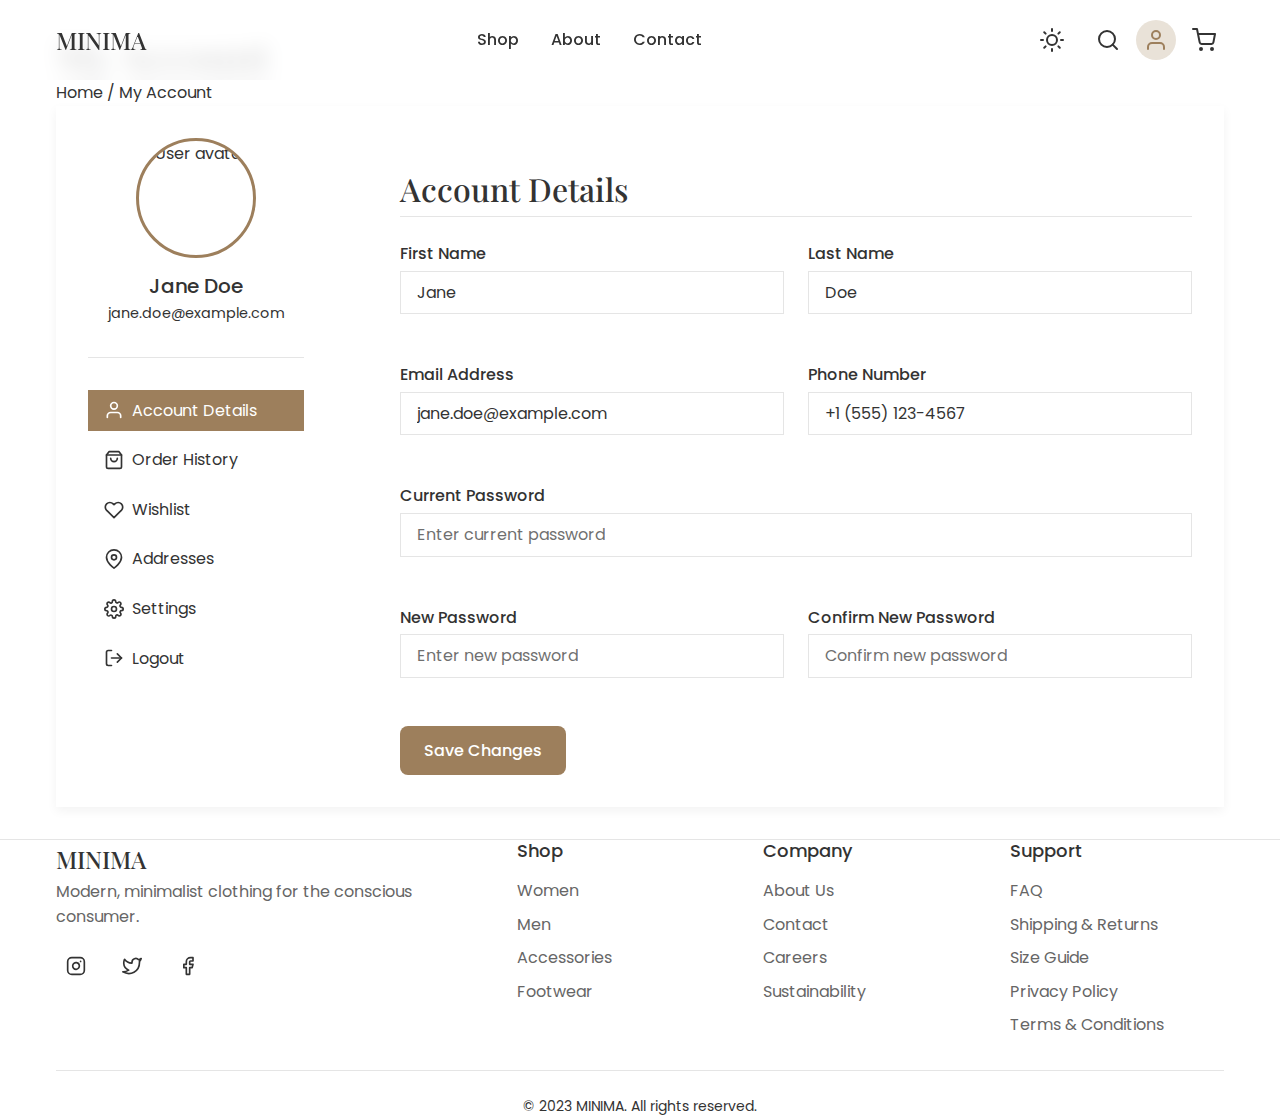
==== commit c56ac439: "Profile UI is fixed...!" ====
--- a/pages/profile.html
+++ b/pages/profile.html
@@ -289,13 +289,25 @@
                   <div class="form-col">
                     <div class="form-group">
                       <label for="firstName">First Name</label>
-                      <input type="text" id="firstName" value="Jane" required />
+                      <input
+                        type="text"
+                        id="firstName"
+                        value="Jane"
+                        placeholder="Enter your first name"
+                        required
+                      />
                     </div>
                   </div>
                   <div class="form-col">
                     <div class="form-group">
                       <label for="lastName">Last Name</label>
-                      <input type="text" id="lastName" value="Doe" required />
+                      <input
+                        type="text"
+                        id="lastName"
+                        value="Doe"
+                        placeholder="Enter your last name"
+                        required
+                      />
                     </div>
                   </div>
                 </div>
@@ -307,6 +319,7 @@
                         type="email"
                         id="email"
                         value="jane.doe@example.com"
+                        placeholder="Enter your email address"
                         required
                       />
                     </div>
@@ -314,7 +327,12 @@
                   <div class="form-col">
                     <div class="form-group">
                       <label for="phone">Phone Number</label>
-                      <input type="tel" id="phone" value="+1 (555) 123-4567" />
+                      <input
+                        type="tel"
+                        id="phone"
+                        value="+1 (555) 123-4567"
+                        placeholder="Enter your phone number"
+                      />
                     </div>
                   </div>
                 </div>
--- a/css/style.css
+++ b/css/style.css
@@ -700,39 +700,37 @@
 }
 
 .form-group {
+  margin-bottom: var(--spacing-lg);
   position: relative;
+}
+
+.form-group label {
+  display: block;
+  margin-bottom: var(--spacing-xs);
+  font-weight: var(--font-weight-medium);
+  color: var(--color-text-primary);
+  position: static;
 }
 
 .form-group input {
   width: 100%;
-  padding: var(--spacing-md);
+  padding: var(--spacing-sm) var(--spacing-md);
   border: 1px solid var(--color-border);
-  border-radius: var(--radius-md);
-  background-color: rgba(255, 255, 255, 0.5);
-  transition: border-color var(--transition-fast);
+  border-radius: var(--border-radius-md);
+  background-color: var(--color-bg);
+  color: var(--color-text-primary);
+  font-size: 1rem;
+  transition: border-color 0.2s;
+}
+
+.form-group input::placeholder {
+  color: var(--color-text-secondary);
+  opacity: 0.7;
 }
 
 .form-group input:focus {
   outline: none;
   border-color: var(--color-primary);
-}
-
-.form-group label {
-  position: absolute;
-  top: 50%;
-  left: var(--spacing-md);
-  transform: translateY(-50%);
-  pointer-events: none;
-  transition: all var(--transition-fast);
-  color: var(--color-text-light);
-}
-
-.form-group input:focus + label,
-.form-group input:not(:placeholder-shown) + label {
-  top: 0;
-  font-size: 0.75rem;
-  background-color: var(--color-background);
-  padding: 0 var(--spacing-xs);
 }
 
 /* Footer */
